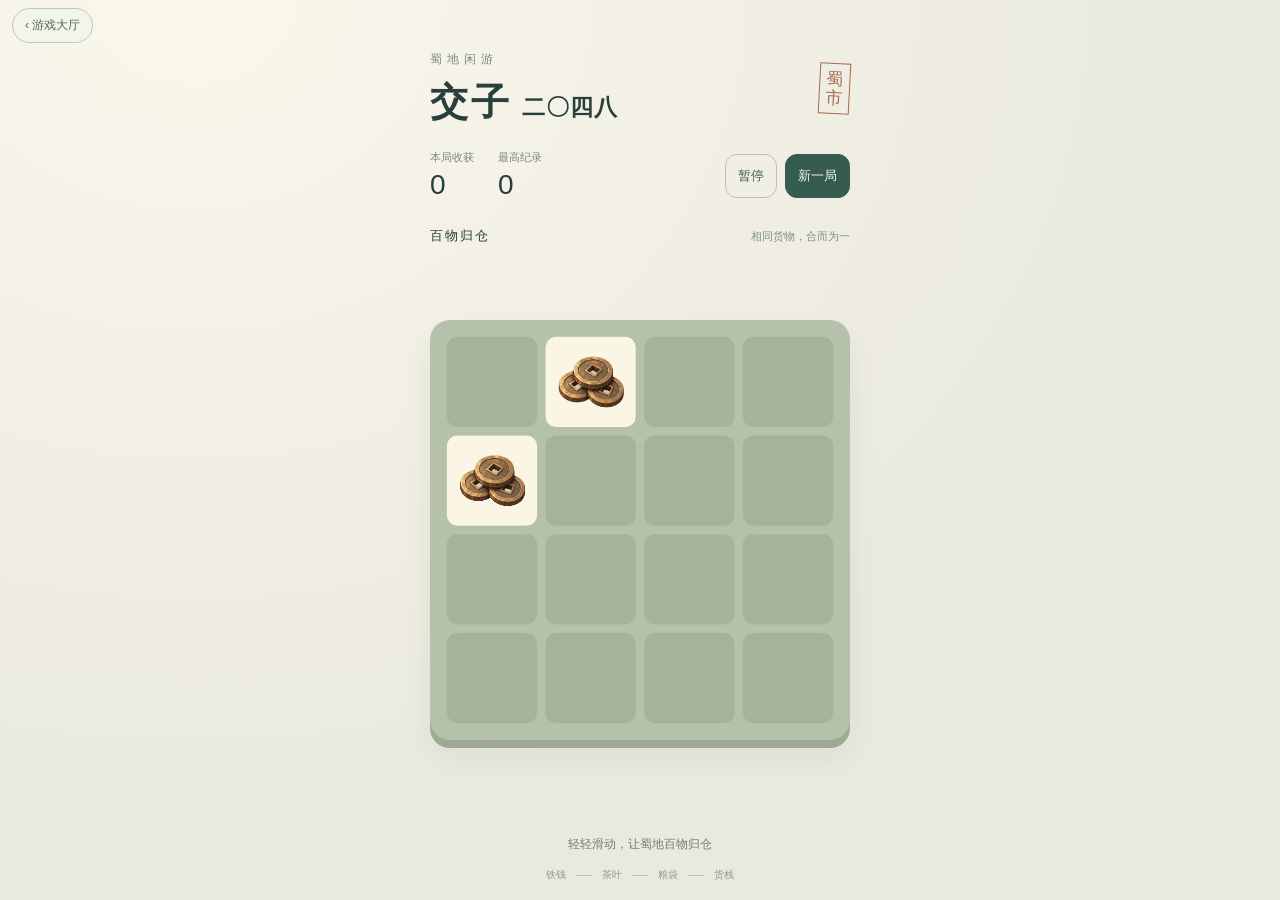
==== games/2048/index.html @ 987263b6 "Publish Shu arcade with four games" ====
<!doctype html><html lang="zh-CN"><meta charset="utf-8"><meta name="viewport" content="width=device-width,initial-scale=1,viewport-fit=cover"><title>交子二〇四八</title><link rel="stylesheet" href="style.css"><a class="arcade-back" href="../../index.html" aria-label="返回游戏大厅">‹ 游戏大厅</a><main><header><div><small>蜀地闲游</small><h1>交子<span>二〇四八</span></h1></div><div class="seal" aria-hidden="true">蜀<br>市</div></header><nav><div class="scores"><div><small>本局收获</small><strong id="current">0</strong></div><div><small>最高纪录</small><strong id="record">0</strong></div></div><div class="actions"><button id="pause">暂停</button><button id="restart">新一局</button></div></nav><div class="board-label"><span>百物归仓</span><small>相同货物，合而为一</small></div><section><canvas width="400" height="400" aria-label="滑动合并相同物件，也可使用方向键"></canvas></section><footer><p id="hint">轻轻滑动，让蜀地百物归仓</p><div class="progress"><span>铁钱</span><i></i><span>茶叶</span><i></i><span>粮袋</span><i></i><span>货栈</span></div></footer><span id="score" hidden></span></main><script src="game.js"></script></html>
---- games/2048/style.css ----
*{box-sizing:border-box}html,body{margin:0;height:100%;overflow:hidden}body{background:#eae9df;color:#283f3c;font-family:"Microsoft YaHei",sans-serif;background-image:radial-gradient(ellipse at 15% 0%,#faf7eb,transparent 65%)}main{width:100%;max-width:460px;height:100%;margin:auto;padding:24px 20px 18px;padding-top:calc(24px + env(safe-area-inset-top,0px));padding-bottom:calc(18px + env(safe-area-inset-bottom,0px));display:flex;flex-direction:column;justify-content:center}header{display:flex;align-items:center;justify-content:space-between;margin-bottom:22px}header small{font-size:12px;letter-spacing:5px;color:#788780}h1{font-family:SimSun,"Songti SC",serif;font-size:38px;font-weight:600;letter-spacing:3px;margin:9px 0 0}h1 span{font-size:23px;letter-spacing:1px;margin-left:10px}.seal{font-family:serif;font-size:17px;line-height:1.1;border:1px solid #a36a51;padding:6px;color:#a36a51;transform:rotate(3deg)}nav{display:flex;align-items:center;justify-content:space-between;margin-bottom:26px}.scores{display:flex;gap:24px}.scores small{display:block;font-size:11px;color:#7c8880;margin-bottom:4px}.scores strong{font-size:28px;font-weight:500;font-variant-numeric:tabular-nums}.actions{display:flex;gap:8px}button{min-height:44px;padding:10px 12px;border:1px solid #b8c1b4;border-radius:12px;background:transparent;color:#435c52;font:inherit;font-size:13px;cursor:pointer}#restart{background:#365b4f;color:#faf7e9;border-color:#365b4f}button:active{transform:scale(.96)}button:focus-visible{outline:3px solid #ad955e;outline-offset:3px}.board-label{display:flex;align-items:center;justify-content:space-between;margin-bottom:10px;font-size:13px;letter-spacing:2px}.board-label small{font-size:11px;color:#819087;letter-spacing:0}section{min-height:0;flex:0 1 auto;display:flex;justify-content:center;align-items:center}canvas{display:block;touch-action:none;border-radius:20px;background:#b6c1ac;box-shadow:0 8px 0 #9da992,0 16px 30px rgba(49,77,56,0.078);max-width:100%;max-height:100%}footer{margin-top:23px;text-align:center}p{font-size:12px;line-height:1.8;color:#6e7e72;margin:6px 0 12px}.progress{display:flex;align-items:center;justify-content:center;gap:10px;font-size:10px;color:#8e9a8c}.progress i{width:16px;height:1px;background:#b6c1ae}@media(max-height:700px){main{padding-top:14px;padding-bottom:10px}header{margin-bottom:12px}nav{margin-bottom:14px}h1{font-size:30px}footer{margin-top:15px}}
.scores,.actions,.progress{gap:0}.scores>*+*{margin-left:24px}.actions>*+*{margin-left:8px}.progress>*+*{margin-left:10px}
button:focus{outline:2px solid #ad955e;outline-offset:3px}
main{padding-top:24px;padding-bottom:18px;padding-top:calc(24px + var(--shell-top,var(--safe-area-inset-top,0px)));padding-bottom:calc(18px + var(--safe-area-inset-bottom,0px))}
@supports(padding-top:env(safe-area-inset-top)){main{padding-top:calc(24px + var(--shell-top,var(--safe-area-inset-top,env(safe-area-inset-top,0px))));padding-bottom:calc(18px + var(--safe-area-inset-bottom,env(safe-area-inset-bottom,0px)))}}
section{flex:1;min-height:0}header,nav,.board-label,footer{flex-shrink:0}body{-webkit-touch-callout:none}
@media(max-height:550px){header{margin-bottom:6px}header small,.progress{display:none}h1{font-size:24px}h1 span{font-size:18px}nav{margin-bottom:8px}.scores strong{font-size:20px}footer{margin-top:10px}p{margin:0}.board-label{margin-bottom:6px}}

.arcade-back{position:fixed;top:8px;left:12px;z-index:30;text-decoration:none;color:#536b5c;background:rgba(242,245,235,.94);padding:8px 12px;border:1px solid #bdc7b6;border-radius:20px;font:12px sans-serif}header{margin-top:25px}
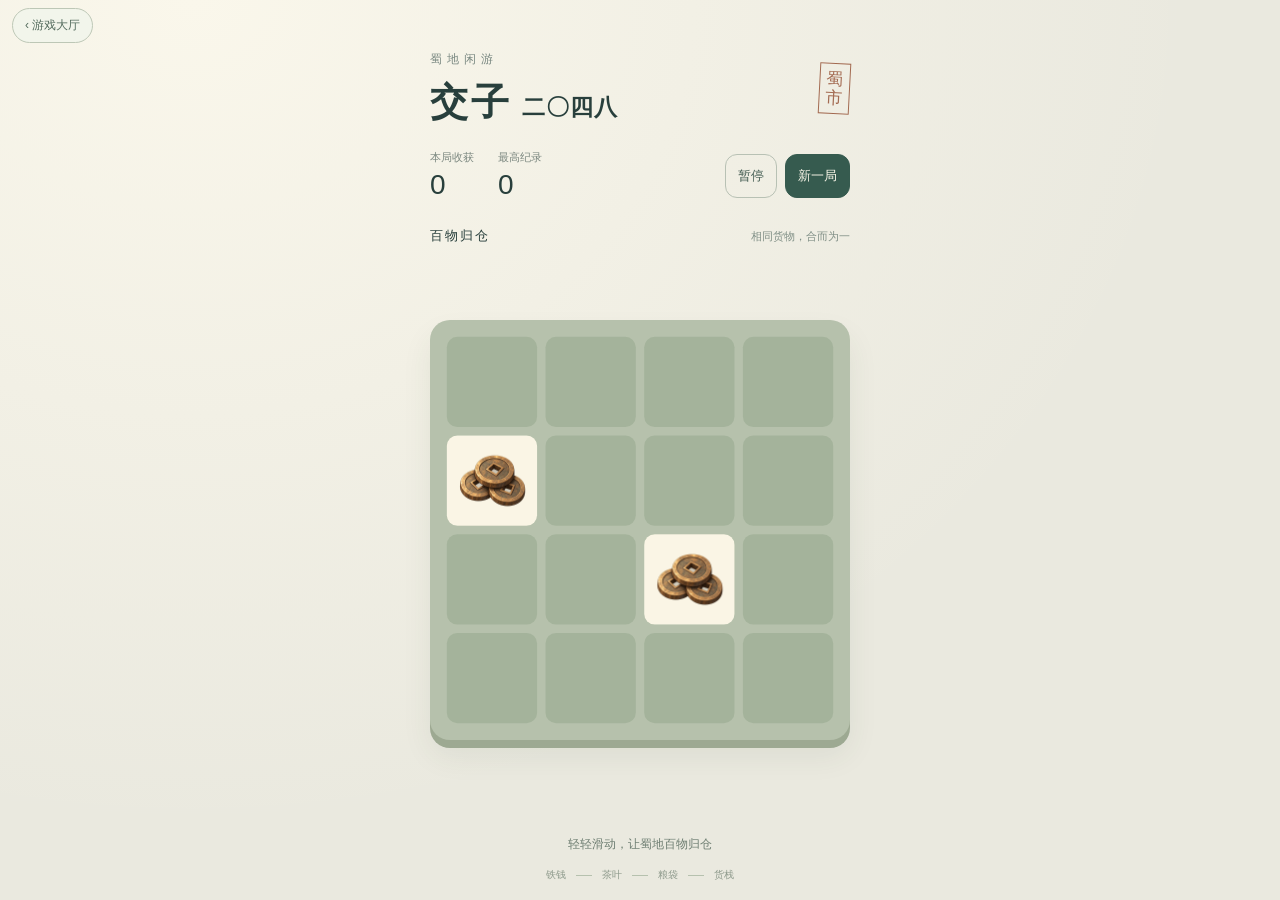
==== commit e454fbcc: "Fix mobile image loading with shared optimized assets and load gate" ====
--- a/games/2048/index.html
+++ b/games/2048/index.html
@@ -1 +1 @@
-<!doctype html><html lang="zh-CN"><meta charset="utf-8"><meta name="viewport" content="width=device-width,initial-scale=1,viewport-fit=cover"><title>交子二〇四八</title><link rel="stylesheet" href="style.css"><a class="arcade-back" href="../../index.html" aria-label="返回游戏大厅">‹ 游戏大厅</a><main><header><div><small>蜀地闲游</small><h1>交子<span>二〇四八</span></h1></div><div class="seal" aria-hidden="true">蜀<br>市</div></header><nav><div class="scores"><div><small>本局收获</small><strong id="current">0</strong></div><div><small>最高纪录</small><strong id="record">0</strong></div></div><div class="actions"><button id="pause">暂停</button><button id="restart">新一局</button></div></nav><div class="board-label"><span>百物归仓</span><small>相同货物，合而为一</small></div><section><canvas width="400" height="400" aria-label="滑动合并相同物件，也可使用方向键"></canvas></section><footer><p id="hint">轻轻滑动，让蜀地百物归仓</p><div class="progress"><span>铁钱</span><i></i><span>茶叶</span><i></i><span>粮袋</span><i></i><span>货栈</span></div></footer><span id="score" hidden></span></main><script src="game.js"></script></html>+<!doctype html><html lang="zh-CN"><meta charset="utf-8"><meta name="viewport" content="width=device-width,initial-scale=1,viewport-fit=cover"><title>交子二〇四八</title><link rel="stylesheet" href="style.css"><a class="arcade-back" href="../../index.html" aria-label="返回游戏大厅">‹ 游戏大厅</a><main><header><div><small>蜀地闲游</small><h1>交子<span>二〇四八</span></h1></div><div class="seal" aria-hidden="true">蜀<br>市</div></header><nav><div class="scores"><div><small>本局收获</small><strong id="current">0</strong></div><div><small>最高纪录</small><strong id="record">0</strong></div></div><div class="actions"><button id="pause">暂停</button><button id="restart">新一局</button></div></nav><div class="board-label"><span>百物归仓</span><small>相同货物，合而为一</small></div><section><canvas width="400" height="400" aria-label="滑动合并相同物件，也可使用方向键"></canvas></section><footer><p id="hint">轻轻滑动，让蜀地百物归仓</p><div class="progress"><span>铁钱</span><i></i><span>茶叶</span><i></i><span>粮袋</span><i></i><span>货栈</span></div></footer><span id="score" hidden></span></main><script src="boot.js?v=2"></script></html>
